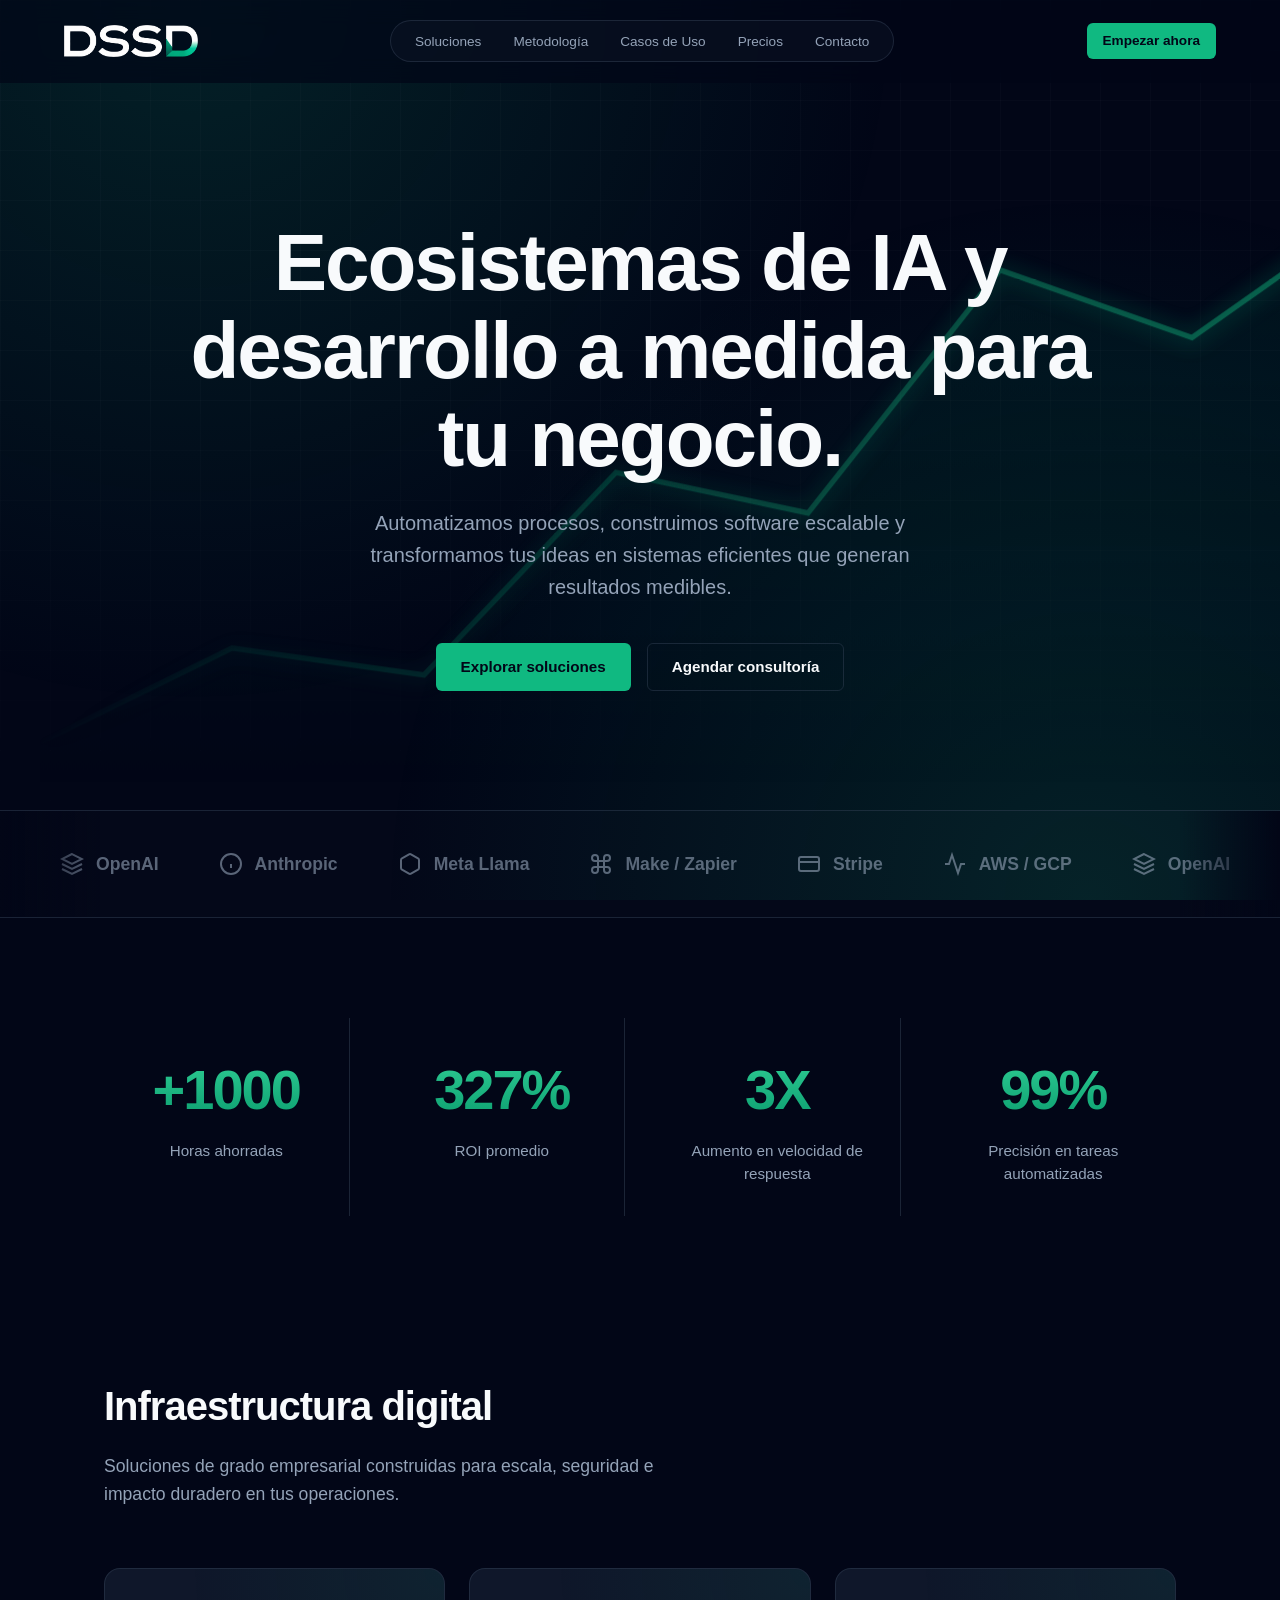
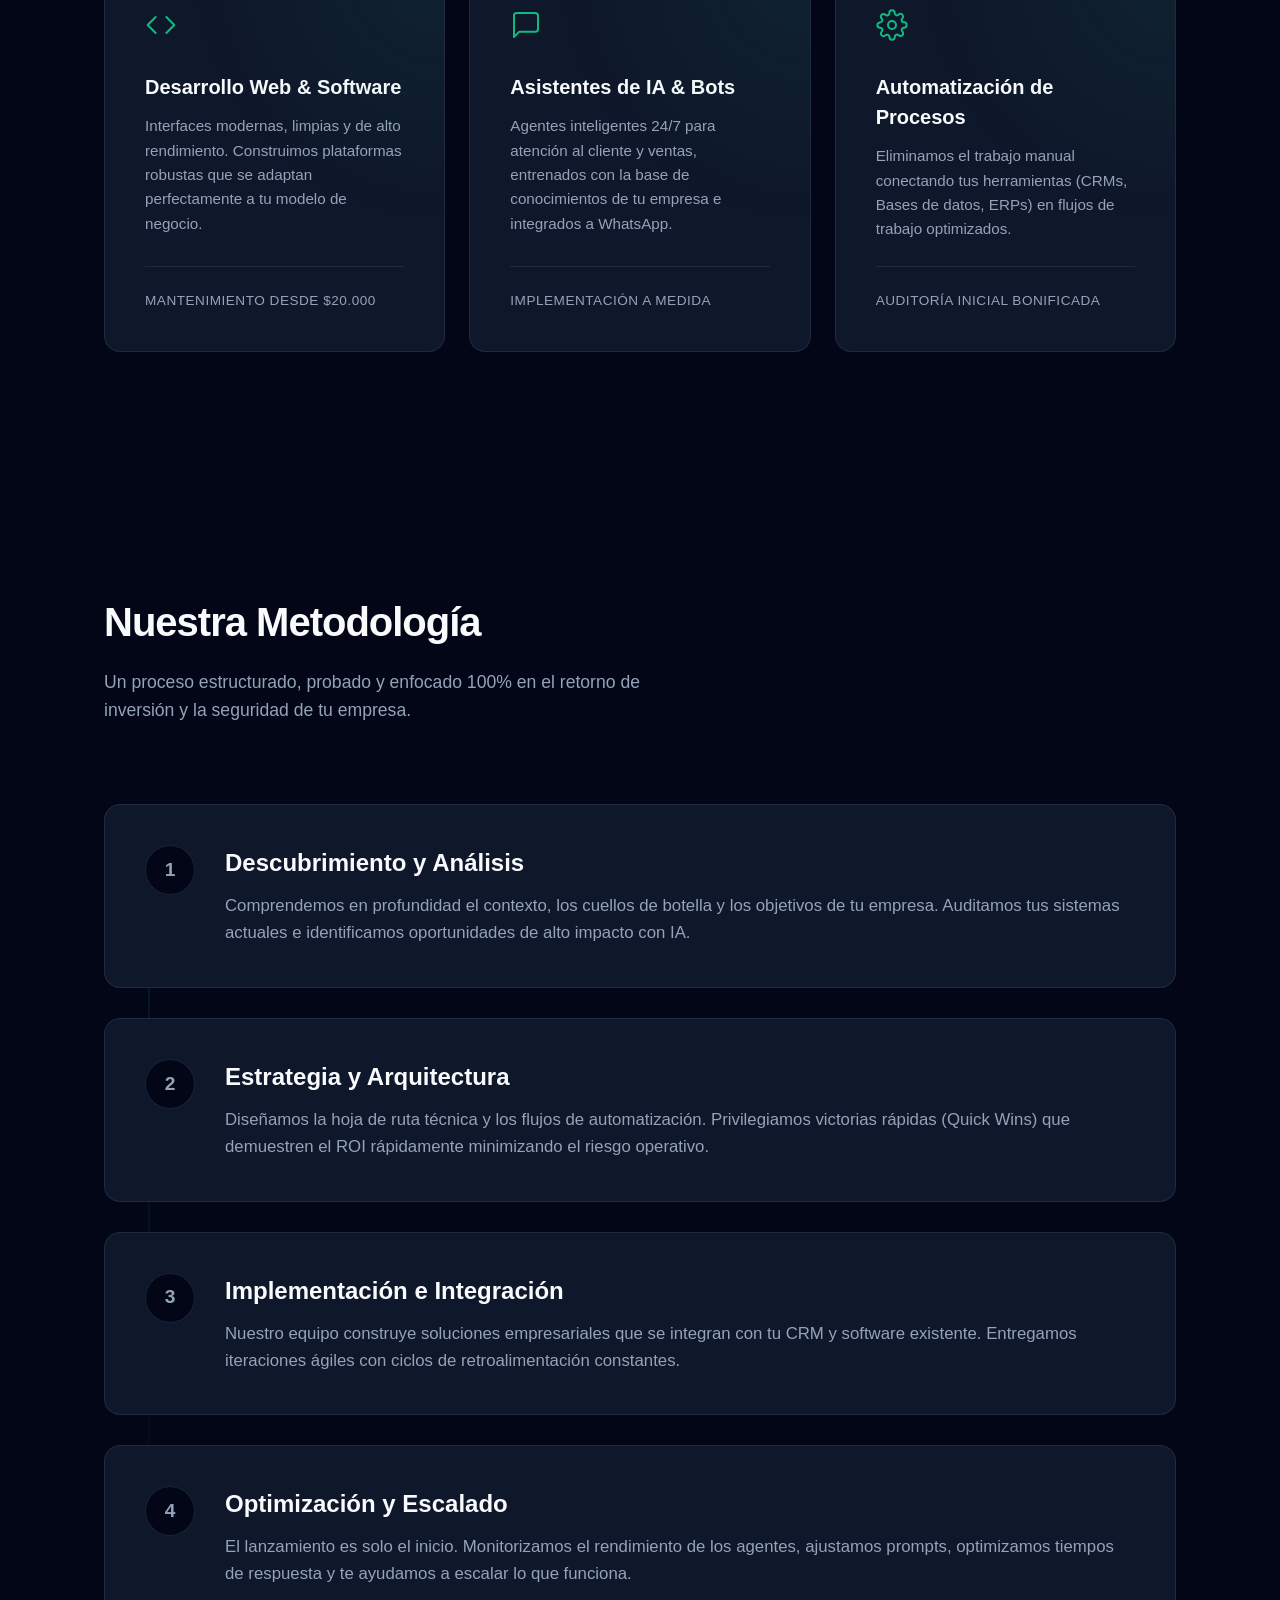
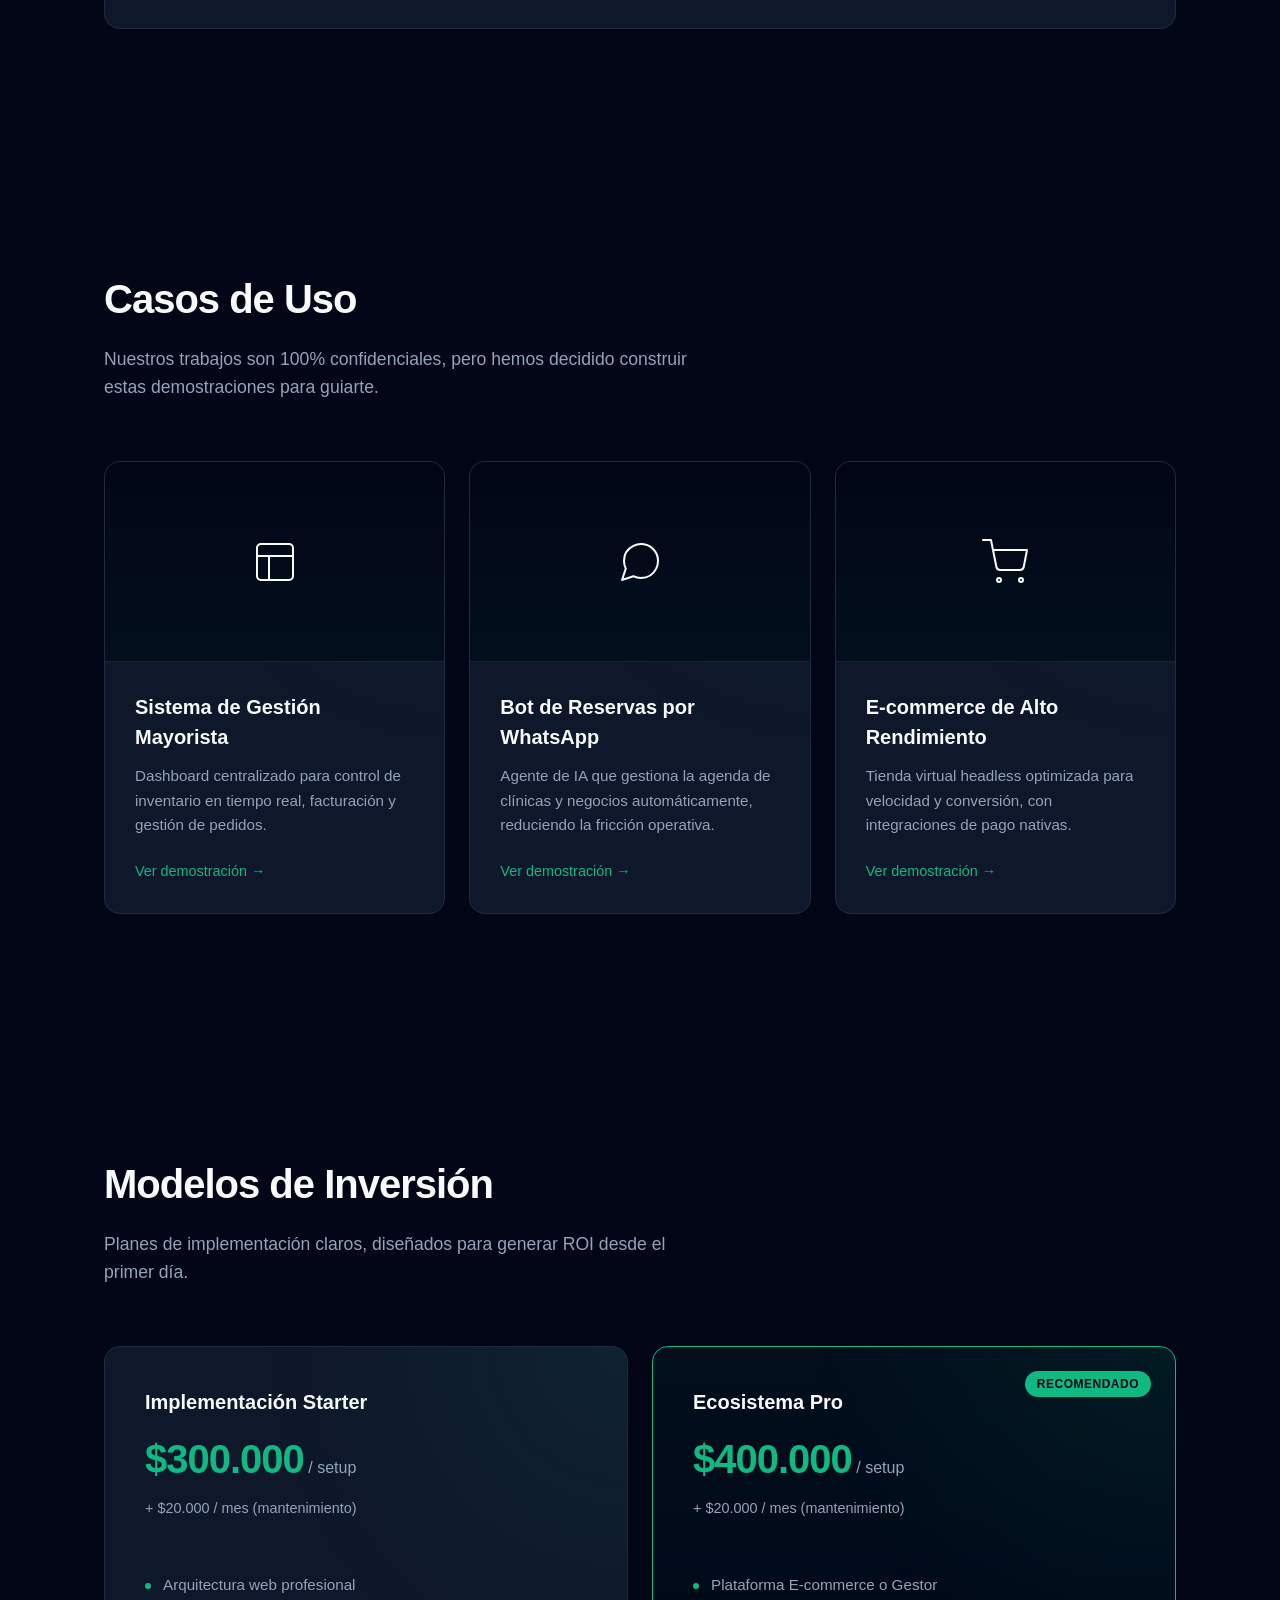
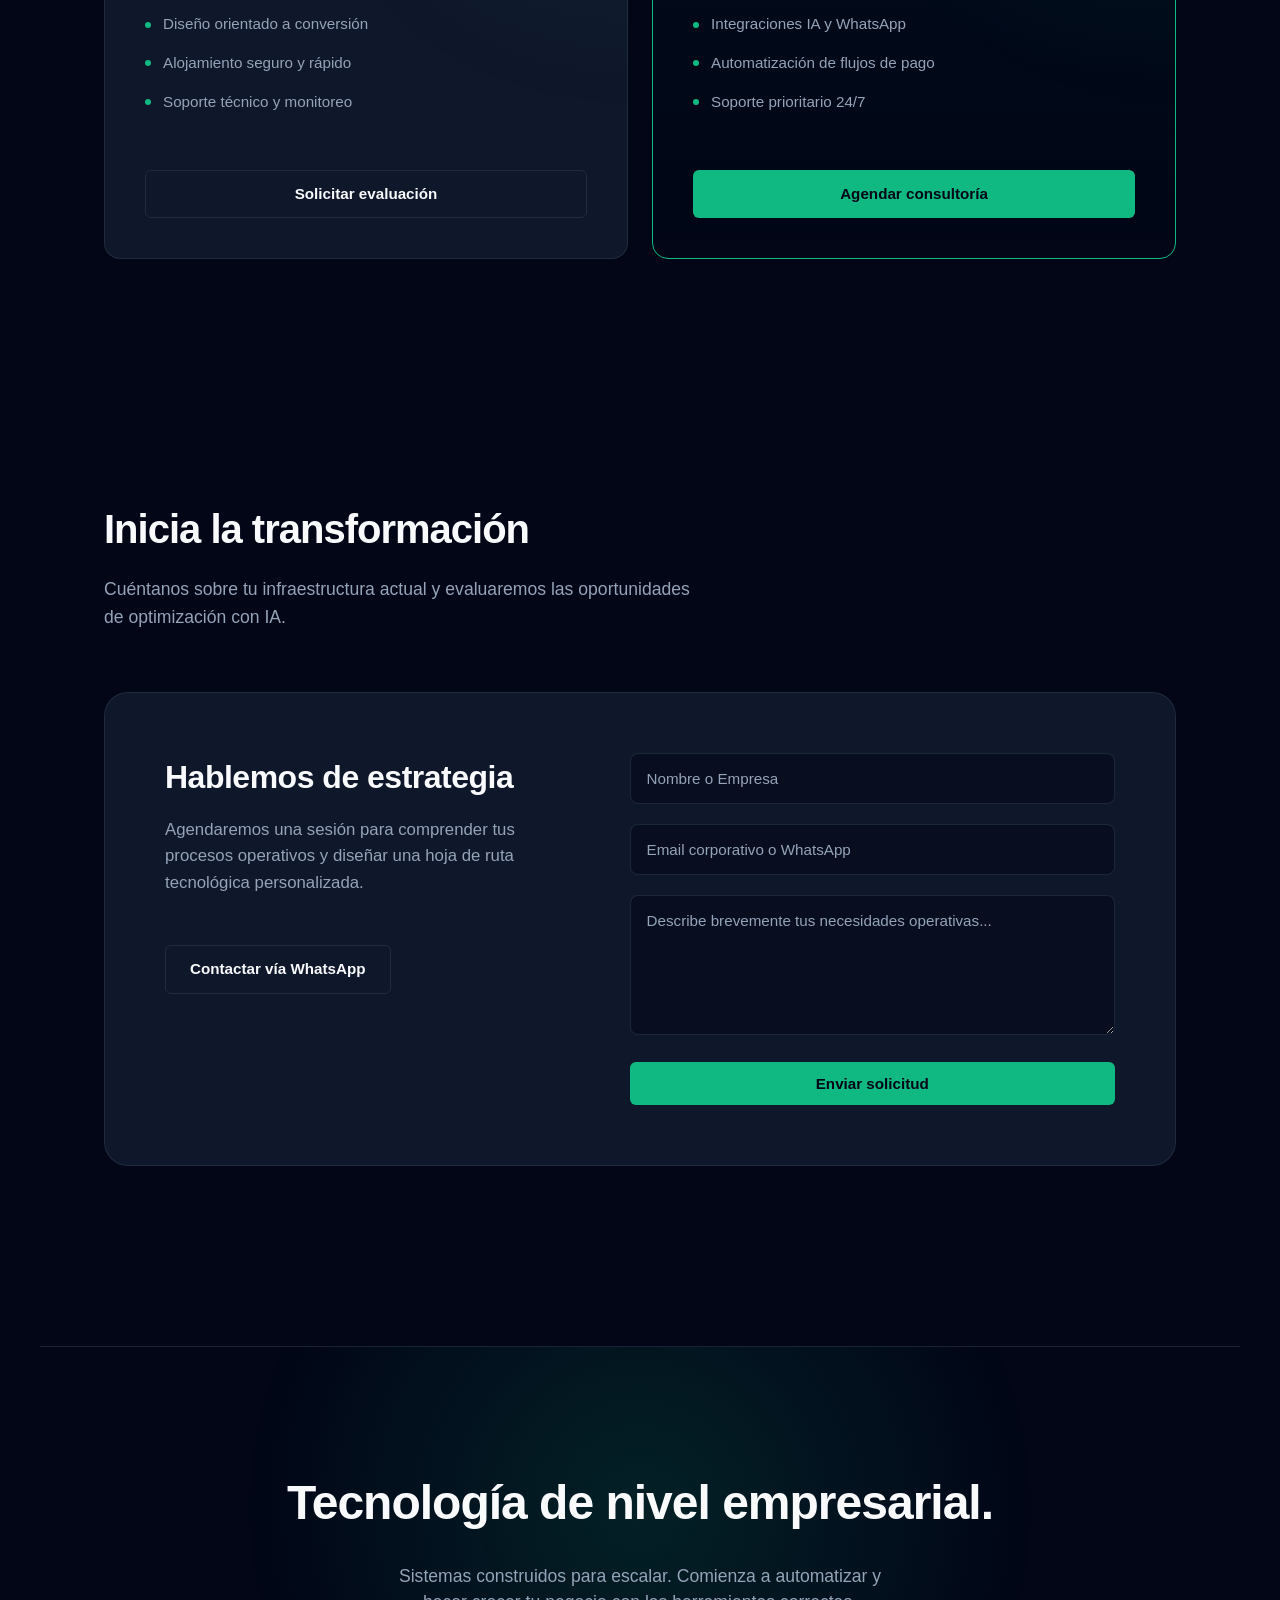
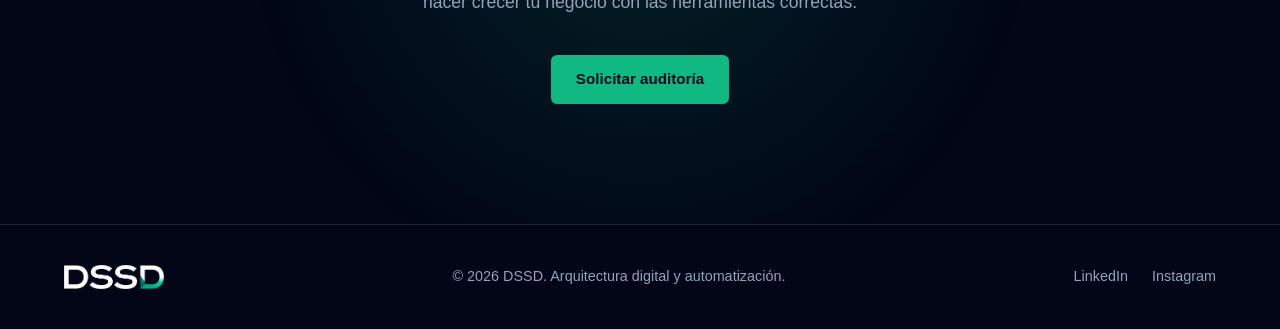
==== index.html @ 9be89866 "Add files via upload" ====
<!DOCTYPE html>
<html lang="es">

<head>
    <meta charset="UTF-8">
    <meta name="viewport" content="width=device-width, initial-scale=1.0">
    <meta http-equiv="Content-Security-Policy"
        content="default-src 'self'; style-src 'self' 'unsafe-inline' https://fonts.googleapis.com; font-src 'self' https://fonts.gstatic.com; img-src 'self' data: https:; script-src 'self' 'unsafe-inline'; connect-src 'self' https://api.telegram.org; upgrade-insecure-requests;">
    <meta http-equiv="X-XSS-Protection" content="1; mode=block">
    <meta http-equiv="X-Content-Type-Options" content="nosniff">
    <meta name="referrer" content="strict-origin-when-cross-origin">
    <title>DSSD - Soluciones en IA y Automatización</title>
    <link rel="icon" type="image/svg+xml"
        href="data:image/svg+xml,%3Csvg viewBox='0 0 24 24' fill='none' xmlns='http://www.w3.org/2000/svg'%3E%3Cdefs%3E%3ClinearGradient id='g' x1='0%25' y1='100%25' x2='100%25' y2='0%25'%3E%3Cstop offset='0%25' stop-color='%230ba771'/%3E%3Cstop offset='100%25' stop-color='%234ade80'/%3E%3C/linearGradient%3E%3C/defs%3E%3Cpath d='M3 17l6-6 4 4 8-8' stroke='url(%23g)' stroke-width='3' stroke-linecap='round' stroke-linejoin='round'/%3E%3Cpath d='M15 7h6v6' stroke='url(%23g)' stroke-width='3' stroke-linecap='round' stroke-linejoin='round'/%3E%3C/svg%3E">
    <link rel="preconnect" href="https://fonts.googleapis.com">
    <link rel="preconnect" href="https://fonts.gstatic.com" crossorigin>
    <link href="https://fonts.googleapis.com/css2?family=Inter:wght@400;500;600;700&display=swap" rel="stylesheet">
    <link rel="stylesheet" href="css/styles.css">
</head>

<body>

    <div class="bg-grid"></div>
    <div class="bg-gradient"></div>

    <nav id="navbar">
        <a href="#" class="logo">
            <img src="img/Logo.png" alt="DSSD Logo" style="height: 32px; width: auto;">
        </a>
        <ul class="nav-center">
            <li><a href="#soluciones">Soluciones</a></li>
            <li><a href="#metodologia">Metodología</a></li>
            <li><a href="#casos">Casos de Uso</a></li>
            <li><a href="#precios">Precios</a></li>
            <li><a href="#contacto">Contacto</a></li>
        </ul>
        <div class="nav-right">
            <a href="#contacto" class="btn-small">Empezar ahora</a>
        </div>
    </nav>

    <main>
        <!-- Hero Section -->
        <section id="inicio" class="hero">
            <!-- Upward Trend Line Background -->
            <div class="trend-bg">
                <svg preserveAspectRatio="none" viewBox="0 0 1200 600" xmlns="http://www.w3.org/2000/svg">
                    <defs>
                        <linearGradient id="lineGradient" x1="0%" y1="0%" x2="100%" y2="0%">
                            <stop offset="0%" stop-color="rgba(16, 185, 129, 0.1)" stop-opacity="0.1" />
                            <stop offset="100%" stop-color="rgba(16, 185, 129, 1)" stop-opacity="1" />
                        </linearGradient>
                        <linearGradient id="areaGradient" x1="0%" y1="0%" x2="0%" y2="100%">
                            <stop offset="0%" stop-color="rgba(16, 185, 129, 0.4)" stop-opacity="0.4" />
                            <stop offset="100%" stop-color="rgba(16, 185, 129, 0)" stop-opacity="0" />
                        </linearGradient>
                        <filter id="neonGlow" x="-20%" y="-20%" width="140%" height="140%">
                            <feGaussianBlur stdDeviation="8" result="blur" />
                            <feMerge>
                                <feMergeNode in="blur" />
                                <feMergeNode in="SourceGraphic" />
                            </feMerge>
                        </filter>
                    </defs>

                    <path class="trend-area"
                        d="M 0,600 L 0,550 L 150,480 L 300,500 L 450,350 L 600,380 L 750,200 L 900,250 L 1200,50 L 1200,600 Z"
                        fill="url(#areaGradient)" />

                    <path class="trend-line"
                        d="M 0,550 L 150,480 L 300,500 L 450,350 L 600,380 L 750,200 L 900,250 L 1200,50" fill="none"
                        stroke="url(#lineGradient)" stroke-width="4" filter="url(#neonGlow)" />

                    <circle class="trend-dot" cx="1200" cy="50" r="8" fill="#fff" filter="url(#neonGlow)" />
                </svg>
            </div>
            <h1 class="reveal">Ecosistemas de IA y desarrollo a medida para tu negocio.</h1>
            <p class="reveal delay-100">Automatizamos procesos, construimos software escalable y transformamos tus ideas
                en sistemas eficientes que generan resultados medibles.</p>
            <div class="hero-buttons reveal delay-200">
                <a href="#soluciones" class="btn">Explorar soluciones</a>
                <a href="#contacto" class="btn btn-outline">Agendar consultoría</a>
            </div>
        </section>

        <!-- Marquee de Tecnologías -->
        <div class="marquee-container reveal delay-300">
            <div class="marquee-content">
                <div class="marquee-item"><svg width="24" height="24" viewBox="0 0 24 24" fill="none"
                        stroke="currentColor" stroke-width="2">
                        <path d="M12 2L2 7l10 5 10-5-10-5zM2 17l10 5 10-5M2 12l10 5 10-5" />
                    </svg> OpenAI</div>
                <div class="marquee-item"><svg width="24" height="24" viewBox="0 0 24 24" fill="none"
                        stroke="currentColor" stroke-width="2">
                        <circle cx="12" cy="12" r="10" />
                        <path d="M12 16v-4M12 8h.01" />
                    </svg> Anthropic</div>
                <div class="marquee-item"><svg width="24" height="24" viewBox="0 0 24 24" fill="none"
                        stroke="currentColor" stroke-width="2">
                        <path
                            d="M21 16V8a2 2 0 0 0-1-1.73l-7-4a2 2 0 0 0-2 0l-7 4A2 2 0 0 0 3 8v8a2 2 0 0 0 1 1.73l7 4a2 2 0 0 0 2 0l7-4A2 2 0 0 0 21 16z" />
                    </svg> Meta Llama</div>
                <div class="marquee-item"><svg width="24" height="24" viewBox="0 0 24 24" fill="none"
                        stroke="currentColor" stroke-width="2">
                        <path
                            d="M18 3a3 3 0 0 0-3 3v12a3 3 0 0 0 3 3 3 3 0 0 0 3-3 3 3 0 0 0-3-3H6a3 3 0 0 0-3 3 3 3 0 0 0 3 3 3 3 0 0 0 3-3V6a3 3 0 0 0-3-3 3 3 0 0 0-3 3 3 3 0 0 0 3 3h12a3 3 0 0 0 3-3 3 3 0 0 0-3-3z" />
                    </svg> Make / Zapier</div>
                <div class="marquee-item"><svg width="24" height="24" viewBox="0 0 24 24" fill="none"
                        stroke="currentColor" stroke-width="2">
                        <rect x="2" y="5" width="20" height="14" rx="2" />
                        <line x1="2" y1="10" x2="22" y2="10" />
                    </svg> Stripe</div>
                <div class="marquee-item"><svg width="24" height="24" viewBox="0 0 24 24" fill="none"
                        stroke="currentColor" stroke-width="2">
                        <path d="M22 12h-4l-3 9L9 3l-3 9H2" />
                    </svg> AWS / GCP</div>
                <!-- Duplicados -->
                <div class="marquee-item"><svg width="24" height="24" viewBox="0 0 24 24" fill="none"
                        stroke="currentColor" stroke-width="2">
                        <path d="M12 2L2 7l10 5 10-5-10-5zM2 17l10 5 10-5M2 12l10 5 10-5" />
                    </svg> OpenAI</div>
                <div class="marquee-item"><svg width="24" height="24" viewBox="0 0 24 24" fill="none"
                        stroke="currentColor" stroke-width="2">
                        <circle cx="12" cy="12" r="10" />
                        <path d="M12 16v-4M12 8h.01" />
                    </svg> Anthropic</div>
                <div class="marquee-item"><svg width="24" height="24" viewBox="0 0 24 24" fill="none"
                        stroke="currentColor" stroke-width="2">
                        <path
                            d="M21 16V8a2 2 0 0 0-1-1.73l-7-4a2 2 0 0 0-2 0l-7 4A2 2 0 0 0 3 8v8a2 2 0 0 0 1 1.73l7 4a2 2 0 0 0 2 0l7-4A2 2 0 0 0 21 16z" />
                    </svg> Meta Llama</div>
                <div class="marquee-item"><svg width="24" height="24" viewBox="0 0 24 24" fill="none"
                        stroke="currentColor" stroke-width="2">
                        <path
                            d="M18 3a3 3 0 0 0-3 3v12a3 3 0 0 0 3 3 3 3 0 0 0 3-3 3 3 0 0 0-3-3H6a3 3 0 0 0-3 3 3 3 0 0 0 3 3 3 3 0 0 0 3-3V6a3 3 0 0 0-3-3 3 3 0 0 0-3 3 3 3 0 0 0 3 3h12a3 3 0 0 0 3-3 3 3 0 0 0-3-3z" />
                    </svg> Make / Zapier</div>
                <div class="marquee-item"><svg width="24" height="24" viewBox="0 0 24 24" fill="none"
                        stroke="currentColor" stroke-width="2">
                        <rect x="2" y="5" width="20" height="14" rx="2" />
                        <line x1="2" y1="10" x2="22" y2="10" />
                    </svg> Stripe</div>
                <div class="marquee-item"><svg width="24" height="24" viewBox="0 0 24 24" fill="none"
                        stroke="currentColor" stroke-width="2">
                        <path d="M22 12h-4l-3 9L9 3l-3 9H2" />
                    </svg> AWS / GCP</div>
            </div>
        </div>

        <!-- Estadísticas y ROI -->
        <section id="estadisticas" style="padding-top: 80px; padding-bottom: 40px;">
            <div class="stats-grid reveal">
                <div class="stat-card">
                    <div class="stat-number">+1000</div>
                    <div class="stat-label">Horas ahorradas</div>
                </div>
                <div class="stat-card">
                    <div class="stat-number">327%</div>
                    <div class="stat-label">ROI promedio</div>
                </div>
                <div class="stat-card">
                    <div class="stat-number">3X</div>
                    <div class="stat-label">Aumento en velocidad de respuesta</div>
                </div>
                <div class="stat-card">
                    <div class="stat-number">99%</div>
                    <div class="stat-label">Precisión en tareas automatizadas</div>
                </div>
            </div>
        </section>

        <!-- Soluciones -->
        <section id="soluciones">
            <div class="section-header reveal">
                <h2 class="section-title">Infraestructura digital</h2>
                <p class="section-subtitle">Soluciones de grado empresarial construidas para escala, seguridad e impacto
                    duradero en tus operaciones.</p>
            </div>

            <div class="grid-3 bento-grid">
                <div class="glass-card servicios-card reveal delay-100">
                    <div class="card-icon float-icon">
                        <svg width="32" height="32" viewBox="0 0 24 24" fill="none" stroke="currentColor"
                            stroke-width="1.5" stroke-linecap="round" stroke-linejoin="round">
                            <polyline points="16 18 22 12 16 6"></polyline>
                            <polyline points="8 6 2 12 8 18"></polyline>
                        </svg>
                    </div>
                    <h3>Desarrollo Web & Software</h3>
                    <p>Interfaces modernas, limpias y de alto rendimiento. Construimos plataformas robustas que se
                        adaptan perfectamente a tu modelo de negocio.</p>
                    <div class="price-tag">Mantenimiento desde $20.000</div>
                </div>

                <div class="glass-card servicios-card reveal delay-200">
                    <div class="card-icon float-icon">
                        <svg width="32" height="32" viewBox="0 0 24 24" fill="none" stroke="currentColor"
                            stroke-width="1.5" stroke-linecap="round" stroke-linejoin="round">
                            <path d="M21 15a2 2 0 0 1-2 2H7l-4 4V5a2 2 0 0 1 2-2h14a2 2 0 0 1 2 2z"></path>
                        </svg>
                    </div>
                    <h3>Asistentes de IA & Bots</h3>
                    <p>Agentes inteligentes 24/7 para atención al cliente y ventas, entrenados con la base de
                        conocimientos de tu empresa e integrados a WhatsApp.</p>
                    <div class="price-tag">Implementación a medida</div>
                </div>

                <div class="glass-card servicios-card reveal delay-300">
                    <div class="card-icon float-icon">
                        <svg width="32" height="32" viewBox="0 0 24 24" fill="none" stroke="currentColor"
                            stroke-width="1.5" stroke-linecap="round" stroke-linejoin="round">
                            <circle cx="12" cy="12" r="3"></circle>
                            <path
                                d="M19.4 15a1.65 1.65 0 0 0 .33 1.82l.06.06a2 2 0 0 1 0 2.83 2 2 0 0 1-2.83 0l-.06-.06a1.65 1.65 0 0 0-1.82-.33 1.65 1.65 0 0 0-1 1.51V21a2 2 0 0 1-2 2 2 2 0 0 1-2-2v-.09A1.65 1.65 0 0 0 9 19.4a1.65 1.65 0 0 0-1.82.33l-.06.06a2 2 0 0 1-2.83 0 2 2 0 0 1 0-2.83l.06-.06a1.65 1.65 0 0 0 .33-1.82 1.65 1.65 0 0 0-1.51-1H3a2 2 0 0 1-2-2 2 2 0 0 1 2-2h.09A1.65 1.65 0 0 0 4.6 9a1.65 1.65 0 0 0-.33-1.82l-.06-.06a2 2 0 0 1 0-2.83 2 2 0 0 1 2.83 0l.06.06a1.65 1.65 0 0 0 1.82.33H9a1.65 1.65 0 0 0 1-1.51V3a2 2 0 0 1 2-2 2 2 0 0 1 2 2v.09a1.65 1.65 0 0 0 1 1.51 1.65 1.65 0 0 0 1.82-.33l.06-.06a2 2 0 0 1 2.83 0 2 2 0 0 1 0 2.83l-.06.06a1.65 1.65 0 0 0-.33 1.82V9a1.65 1.65 0 0 0 1.51 1H21a2 2 0 0 1 2 2 2 2 0 0 1-2 2h-.09a1.65 1.65 0 0 0-1.51 1z">
                            </path>
                        </svg>
                    </div>
                    <h3>Automatización de Procesos</h3>
                    <p>Eliminamos el trabajo manual conectando tus herramientas (CRMs, Bases de datos, ERPs) en flujos
                        de trabajo optimizados.</p>
                    <div class="price-tag">Auditoría inicial bonificada</div>
                </div>
            </div>
        </section>

        <!-- Metodología (Cómo trabajamos) -->
        <section id="metodologia">
            <div class="section-header reveal">
                <h2 class="section-title">Nuestra Metodología</h2>
                <p class="section-subtitle">Un proceso estructurado, probado y enfocado 100% en el retorno de inversión
                    y la seguridad de tu empresa.</p>
            </div>

            <div class="steps-container">
                <div class="step-card reveal">
                    <div class="step-number">1</div>
                    <div class="step-content">
                        <h3>Descubrimiento y Análisis</h3>
                        <p>Comprendemos en profundidad el contexto, los cuellos de botella y los objetivos de tu
                            empresa. Auditamos tus sistemas actuales e identificamos oportunidades de alto impacto con
                            IA.</p>
                    </div>
                </div>
                <div class="step-card reveal delay-100">
                    <div class="step-number">2</div>
                    <div class="step-content">
                        <h3>Estrategia y Arquitectura</h3>
                        <p>Diseñamos la hoja de ruta técnica y los flujos de automatización. Privilegiamos victorias
                            rápidas (Quick Wins) que demuestren el ROI rápidamente minimizando el riesgo operativo.</p>
                    </div>
                </div>
                <div class="step-card reveal delay-200">
                    <div class="step-number">3</div>
                    <div class="step-content">
                        <h3>Implementación e Integración</h3>
                        <p>Nuestro equipo construye soluciones empresariales que se integran con tu CRM y software
                            existente. Entregamos iteraciones ágiles con ciclos de retroalimentación constantes.</p>
                    </div>
                </div>
                <div class="step-card reveal delay-300">
                    <div class="step-number">4</div>
                    <div class="step-content">
                        <h3>Optimización y Escalado</h3>
                        <p>El lanzamiento es solo el inicio. Monitorizamos el rendimiento de los agentes, ajustamos
                            prompts, optimizamos tiempos de respuesta y te ayudamos a escalar lo que funciona.</p>
                    </div>
                </div>
            </div>
        </section>

        <!-- Casos de Uso / Portafolio -->
        <section id="casos">
            <div class="section-header reveal">
                <h2 class="section-title">Casos de Uso</h2>
                <p class="section-subtitle">Nuestros trabajos son 100% confidenciales,
                    pero hemos decidido construir estas demostraciones para guiarte.</p>
            </div>

            <div class="grid-3 bento-grid">
                <div class="glass-card portfolio-card reveal delay-100">
                    <div class="portfolio-img">
                        <svg class="float-icon" width="48" height="48" viewBox="0 0 24 24" fill="none" stroke="#fff"
                            stroke-width="1" stroke-linecap="round" stroke-linejoin="round">
                            <rect x="3" y="3" width="18" height="18" rx="2" ry="2"></rect>
                            <line x1="3" y1="9" x2="21" y2="9"></line>
                            <line x1="9" y1="21" x2="9" y2="9"></line>
                        </svg>
                    </div>
                    <div class="portfolio-content">
                        <h3>Sistema de Gestión Mayorista</h3>
                        <p>Dashboard centralizado para control de inventario en tiempo real, facturación y gestión de
                            pedidos.</p>
                        <a href="portafolios/1-gestion-mayorista/index.html" class="card-link">Ver demostración →</a>
                    </div>
                </div>
                <div class="glass-card portfolio-card reveal delay-200">
                    <div class="portfolio-img">
                        <svg class="float-icon" width="48" height="48" viewBox="0 0 24 24" fill="none" stroke="#fff"
                            stroke-width="1" stroke-linecap="round" stroke-linejoin="round">
                            <path
                                d="M21 11.5a8.38 8.38 0 0 1-.9 3.8 8.5 8.5 0 0 1-7.6 4.7 8.38 8.38 0 0 1-3.8-.9L3 21l1.9-5.7a8.38 8.38 0 0 1-.9-3.8 8.5 8.5 0 0 1 4.7-7.6 8.38 8.38 0 0 1 3.8-.9h.5a8.48 8.48 0 0 1 8 8v.5z">
                            </path>
                        </svg>
                    </div>
                    <div class="portfolio-content">
                        <h3>Bot de Reservas por WhatsApp</h3>
                        <p>Agente de IA que gestiona la agenda de clínicas y negocios automáticamente, reduciendo la
                            fricción operativa.</p>
                        <a href="portafolios/2-bot-whatsapp/index.html" class="card-link">Ver demostración →</a>
                    </div>
                </div>
                <div class="glass-card portfolio-card reveal delay-300">
                    <div class="portfolio-img">
                        <svg class="float-icon" width="48" height="48" viewBox="0 0 24 24" fill="none" stroke="#fff"
                            stroke-width="1" stroke-linecap="round" stroke-linejoin="round">
                            <circle cx="9" cy="21" r="1"></circle>
                            <circle cx="20" cy="21" r="1"></circle>
                            <path d="M1 1h4l2.68 13.39a2 2 0 0 0 2 1.61h9.72a2 2 0 0 0 2-1.61L23 6H6"></path>
                        </svg>
                    </div>
                    <div class="portfolio-content">
                        <h3>E-commerce de Alto Rendimiento</h3>
                        <p>Tienda virtual headless optimizada para velocidad y conversión, con integraciones de pago
                            nativas.</p>
                        <a href="portafolios/3-ecommerce-bebidas/index.html" class="card-link">Ver demostración →</a>
                    </div>
                </div>
            </div>
        </section>

        <!-- Precios -->
        <section id="precios">
            <div class="section-header reveal">
                <h2 class="section-title">Modelos de Inversión</h2>
                <p class="section-subtitle">Planes de implementación claros, diseñados para generar ROI desde el primer
                    día.</p>
            </div>

            <div class="grid-2">
                <div class="glass-card pricing-card reveal delay-100">
                    <h3 class="plan-name">Implementación Starter</h3>
                    <div class="plan-price">$300.000<span> / setup</span></div>
                    <p style="color: var(--text-muted); margin-bottom: 24px; font-size: 0.9rem;">+ $20.000 / mes
                        (mantenimiento)</p>
                    <ul class="plan-features">
                        <li>Arquitectura web profesional</li>
                        <li>Diseño orientado a conversión</li>
                        <li>Alojamiento seguro y rápido</li>
                        <li>Soporte técnico y monitoreo</li>
                    </ul>
                    <a href="#contacto" class="btn btn-outline" style="width: 100%;">Solicitar evaluación</a>
                </div>

                <div class="glass-card pricing-card popular reveal delay-200">
                    <div class="popular-badge">RECOMENDADO</div>
                    <h3 class="plan-name">Ecosistema Pro</h3>
                    <div class="plan-price">$400.000<span> / setup</span></div>
                    <p style="color: var(--text-muted); margin-bottom: 24px; font-size: 0.9rem;">+ $20.000 / mes
                        (mantenimiento)</p>
                    <ul class="plan-features">
                        <li>Plataforma E-commerce o Gestor</li>
                        <li>Integraciones IA y WhatsApp</li>
                        <li>Automatización de flujos de pago</li>
                        <li>Soporte prioritario 24/7</li>
                    </ul>
                    <a href="#contacto" class="btn" style="width: 100%;">Agendar consultoría</a>
                </div>
            </div>
        </section>

        <!-- Contacto -->
        <section id="contacto">
            <div class="section-header reveal">
                <h2 class="section-title">Inicia la transformación</h2>
                <p class="section-subtitle">Cuéntanos sobre tu infraestructura actual y evaluaremos las oportunidades de
                    optimización con IA.</p>
            </div>

            <div class="contact-container reveal delay-100">
                <div class="contact-info">
                    <h3>Hablemos de estrategia</h3>
                    <p>Agendaremos una sesión para comprender tus procesos operativos y diseñar una hoja de ruta
                        tecnológica personalizada.</p>
                    <a href="http://wa.link/6wrmy3" class="btn btn-outline" style="margin-top: 16px;" target="_blank"
                        rel="noopener noreferrer">Contactar vía WhatsApp</a>
                </div>
                <form class="contact-form" id="contactForm">
                    <div class="form-group">
                        <input type="text" id="name" name="name" class="form-control" placeholder="Nombre o Empresa"
                            required autocomplete="name" pattern="[a-zA-Z0-9\s\.\-]+"
                            title="Solo letras, números y espacios">
                    </div>
                    <div class="form-group">
                        <input type="email" id="email" name="email" class="form-control"
                            placeholder="Email corporativo o WhatsApp" required autocomplete="email">
                    </div>
                    <div class="form-group">
                        <textarea id="message" name="message" class="form-control"
                            placeholder="Describe brevemente tus necesidades operativas..." required></textarea>
                    </div>
                    <button type="submit" class="btn" style="width: 100%">Enviar solicitud</button>
                </form>
            </div>
        </section>

        <!-- CTA Final -->
        <section class="cta-section reveal">
            <h2>Tecnología de nivel empresarial.</h2>
            <p>Sistemas construidos para escalar. Comienza a automatizar y hacer crecer tu negocio con las herramientas
                correctas.</p>
            <div class="hero-buttons">
                <a href="#contacto" class="btn">Solicitar auditoría</a>
            </div>
        </section>
    </main>

    <footer>
        <div class="footer-content">
            <div style="display: flex; align-items: center; gap: 8px; font-weight: 600;">
                <img src="img/Logo.png" alt="DSSD Logo" style="height: 24px; width: auto;">
            </div>
            <p style="color: var(--text-muted); font-size: 0.9rem;">© 2026 DSSD. Arquitectura digital y automatización.
            </p>
            <div class="footer-links">
                <a href="#" target="_blank" rel="noopener noreferrer">LinkedIn</a>
                <a href="https://www.instagram.com/dssd_software/" target="_blank"
                    rel="noopener noreferrer">Instagram</a>
            </div>
        </div>
    </footer>

    <script src="js/script.js"></script>
    <script>
        // Navbar blur effect on scroll
        window.addEventListener('scroll', () => {
            const nav = document.getElementById('navbar');
            if (window.scrollY > 50) {
                nav.classList.add('scrolled');
            } else {
                nav.classList.remove('scrolled');
            }
        });
    </script>
</body>

</html>
---- css/styles.css ----
:root {
    --bg-dark: #020617;
    /* Very dark slate */
    --bg-card: #0f172a;
    /* Dark slate for cards */
    --primary: #10b981;
    /* Emerald green */
    --primary-glow: rgba(16, 185, 129, 0.15);
    --text-light: #f8fafc;
    /* Crisp white */
    --text-muted: #94a3b8;
    /* Soft blue-gray */
    --glass-bg: rgba(15, 23, 42, 0.4);
    --glass-border: rgba(51, 65, 85, 0.5);
    --glass-border-hover: rgba(16, 185, 129, 0.4);
}

* {
    margin: 0;
    padding: 0;
    box-sizing: border-box;
    font-family: 'Inter', sans-serif;
}

body {
    background-color: var(--bg-dark);
    color: var(--text-light);
    overflow-x: hidden;
    scroll-behavior: smooth;
    line-height: 1.5;
}

/* Background effects */
.bg-gradient {
    position: fixed;
    top: 0;
    left: 0;
    width: 100vw;
    height: 100vh;
    z-index: -1;
    background:
        radial-gradient(circle at 15% 0%, var(--primary-glow) 0%, transparent 50%),
        radial-gradient(circle at 85% 100%, var(--primary-glow) 0%, transparent 50%);
    pointer-events: none;
}

/* Grid overlay */
.bg-grid {
    position: fixed;
    top: 0;
    left: 0;
    width: 100vw;
    height: 100vh;
    z-index: -2;
    background-image:
        linear-gradient(to right, rgba(255, 255, 255, 0.02) 1px, transparent 1px),
        linear-gradient(to bottom, rgba(255, 255, 255, 0.02) 1px, transparent 1px);
    background-size: 50px 50px;
    mask-image: linear-gradient(to bottom, black 40%, transparent 100%);
    -webkit-mask-image: linear-gradient(to bottom, black 40%, transparent 100%);
    pointer-events: none;
}

/* Navigation */
nav {
    position: fixed;
    top: 0;
    width: 100%;
    padding: 20px 5%;
    display: flex;
    justify-content: space-between;
    align-items: center;
    background: rgba(2, 6, 23, 0.7);
    backdrop-filter: blur(12px);
    -webkit-backdrop-filter: blur(12px);
    z-index: 1000;
    border-bottom: 1px solid transparent;
    transition: all 0.3s ease;
}

nav.scrolled {
    border-bottom: 1px solid var(--glass-border);
    padding: 15px 5%;
}

.logo {
    font-size: 1.2rem;
    font-weight: 700;
    color: var(--text-light);
    text-decoration: none;
    display: flex;
    align-items: center;
    gap: 8px;
    letter-spacing: -0.5px;
}

.nav-center {
    display: flex;
    gap: 32px;
    list-style: none;
    background: var(--glass-bg);
    padding: 8px 24px;
    border-radius: 100px;
    border: 1px solid var(--glass-border);
}

.nav-center a {
    color: var(--text-muted);
    text-decoration: none;
    font-size: 0.85rem;
    font-weight: 500;
    transition: color 0.2s ease;
}

.nav-center a:hover {
    color: var(--primary);
}

.nav-right {
    display: flex;
    align-items: center;
}

.btn-small {
    padding: 8px 16px;
    border-radius: 6px;
    background: var(--primary);
    color: #020617;
    text-decoration: none;
    font-weight: 600;
    font-size: 0.85rem;
    transition: all 0.2s ease;
}

.btn-small:hover {
    background: #34d399;
    /* Lighter emerald */
    transform: translateY(-1px);
}

/* General Section */
section {
    padding: 120px 5%;
    max-width: 1200px;
    margin: 0 auto;
    display: flex;
    flex-direction: column;
}

.section-header {
    margin-bottom: 60px;
    max-width: 600px;
}

.section-title {
    font-size: 2.5rem;
    font-weight: 600;
    letter-spacing: -1px;
    margin-bottom: 16px;
    color: var(--text-light);
}

.section-subtitle {
    font-size: 1.1rem;
    color: var(--text-muted);
    line-height: 1.6;
}

/* Hero */
.hero {
    position: relative;
    padding-top: 180px;
    padding-bottom: 80px;
    min-height: 90vh;
    display: flex;
    flex-direction: column;
    justify-content: center;
    align-items: center;
    text-align: center;
}

/* Trend Background */
.trend-bg {
    position: absolute;
    bottom: 0;
    left: 0;
    width: 128%;
    height: 100%;
    z-index: 0;
    pointer-events: none;
    opacity: 0.6;
}

.trend-bg svg {
    width: 100%;
    height: 100%;
    display: block;
}

.hero>*:not(.trend-bg) {
    position: relative;
    z-index: 1;
}

.trend-line {
    animation: drawLine 3.5s ease-out forwards;
    stroke-dasharray: 3000;
    stroke-dashoffset: 3000;
}

.trend-area {
    animation: fadeArea 3.5s ease-out forwards;
    opacity: 0;
}

.trend-dot {
    animation: popDot 0.5s cubic-bezier(0.175, 0.885, 0.32, 1.275) 3s forwards;
    opacity: 0;
    transform-origin: 1200px 50px;
    transform: scale(0);
}

@keyframes drawLine {
    to {
        stroke-dashoffset: 0;
    }
}

@keyframes fadeArea {
    to {
        opacity: 1;
    }
}

@keyframes popDot {
    to {
        opacity: 1;
        transform: scale(1);
    }
}

.hero h1 {
    font-size: 5rem;
    font-weight: 600;
    letter-spacing: -2px;
    line-height: 1.1;
    margin-bottom: 24px;
    color: var(--text-light);
    max-width: 900px;
}

.hero p {
    font-size: 1.25rem;
    color: var(--text-muted);
    max-width: 600px;
    margin-bottom: 40px;
    line-height: 1.6;
}

.hero-buttons {
    display: flex;
    gap: 16px;
    flex-wrap: wrap;
    justify-content: center;
}

.btn {
    padding: 12px 24px;
    border-radius: 6px;
    background: var(--primary);
    color: #020617;
    text-decoration: none;
    font-weight: 600;
    font-size: 0.95rem;
    transition: all 0.2s ease;
    border: 1px solid transparent;
    cursor: pointer;
    display: inline-flex;
    align-items: center;
    justify-content: center;
}

.btn:hover {
    background: #34d399;
    transform: translateY(-1px);
    box-shadow: 0 4px 20px rgba(16, 185, 129, 0.3);
}

.btn-outline {
    background: transparent;
    border: 1px solid var(--glass-border);
    color: var(--text-light);
}

.btn-outline:hover {
    background: rgba(16, 185, 129, 0.05);
    border-color: var(--primary);
    color: var(--primary);
    box-shadow: none;
}

/* Marquee / Technologies */
.marquee-container {
    width: 100%;
    overflow: hidden;
    padding: 40px 0;
    background: rgba(255, 255, 255, 0.01);
    border-top: 1px solid var(--glass-border);
    border-bottom: 1px solid var(--glass-border);
    display: flex;
    white-space: nowrap;
    position: relative;
}

.marquee-container::before,
.marquee-container::after {
    content: '';
    position: absolute;
    top: 0;
    width: 100px;
    height: 100%;
    z-index: 2;
}

.marquee-container::before {
    left: 0;
    background: linear-gradient(to right, var(--bg-dark), transparent);
}

.marquee-container::after {
    right: 0;
    background: linear-gradient(to left, var(--bg-dark), transparent);
}

.marquee-content {
    display: flex;
    gap: 60px;
    padding-left: 60px;
    animation: marquee 25s linear infinite;
}

.marquee-item {
    font-size: 1.1rem;
    font-weight: 600;
    color: var(--text-muted);
    display: flex;
    align-items: center;
    gap: 12px;
    opacity: 0.6;
    transition: all 0.3s;
}

.marquee-item:hover {
    opacity: 1;
    color: var(--primary);
    transform: scale(1.05);
}

@keyframes marquee {
    0% {
        transform: translateX(0);
    }

    100% {
        transform: translateX(-50%);
    }
}

/* Icons */
.float-icon {
    /* Animation removed based on user feedback */
}

/* Stats Section */
.stats-grid {
    display: grid;
    grid-template-columns: repeat(4, 1fr);
    gap: 30px;
    margin-top: 20px;
}

.stat-card {
    text-align: center;
    padding: 30px;
    border-right: 1px solid var(--glass-border);
}

.stat-card:last-child {
    border-right: none;
}

.stat-number {
    font-size: 3.5rem;
    font-weight: 700;
    margin-bottom: 8px;
    background: linear-gradient(180deg, #34d399 0%, #059669 100%);
    -webkit-background-clip: text;
    -webkit-text-fill-color: transparent;
    letter-spacing: -2px;
}

.stat-label {
    font-size: 0.95rem;
    color: var(--text-muted);
    font-weight: 500;
}

/* Methodology Steps */
.steps-container {
    display: flex;
    flex-direction: column;
    gap: 30px;
    margin-top: 20px;
    position: relative;
}

.steps-container::before {
    content: '';
    position: absolute;
    top: 0;
    left: 44px;
    width: 2px;
    height: 100%;
    background: linear-gradient(to bottom, var(--primary-glow) 0%, transparent 100%);
    z-index: 0;
}

.steps-container::after {
    content: '';
    position: absolute;
    top: 0;
    left: 44px;
    width: 2px;
    height: 0;
    background: var(--primary);
    z-index: 0;
    transition: height 0.5s cubic-bezier(0.16, 1, 0.3, 1);
    box-shadow: 0 0 10px var(--primary-glow);
}

.steps-container:has(.step-card:nth-child(1):hover)::after {
    height: 15%;
}

.steps-container:has(.step-card:nth-child(2):hover)::after {
    height: 45%;
}

.steps-container:has(.step-card:nth-child(3):hover)::after {
    height: 75%;
}

.steps-container:has(.step-card:nth-child(4):hover)::after {
    height: 100%;
}

.steps-container:has(.step-card:nth-child(1):hover) .step-card:nth-child(-n+1) .step-number {
    border-color: var(--primary);
    color: var(--primary);
    box-shadow: 0 0 20px rgba(16, 185, 129, 0.2);
}

.steps-container:has(.step-card:nth-child(2):hover) .step-card:nth-child(-n+2) .step-number {
    border-color: var(--primary);
    color: var(--primary);
    box-shadow: 0 0 20px rgba(16, 185, 129, 0.2);
}

.steps-container:has(.step-card:nth-child(3):hover) .step-card:nth-child(-n+3) .step-number {
    border-color: var(--primary);
    color: var(--primary);
    box-shadow: 0 0 20px rgba(16, 185, 129, 0.2);
}

.steps-container:has(.step-card:nth-child(4):hover) .step-card:nth-child(-n+4) .step-number {
    border-color: var(--primary);
    color: var(--primary);
    box-shadow: 0 0 20px rgba(16, 185, 129, 0.2);
}

.step-card {
    display: flex;
    gap: 30px;
    position: relative;
    z-index: 1;
    background: var(--bg-card);
    padding: 40px;
    border-radius: 16px;
    border: 1px solid var(--glass-border);
    transition: all 0.3s ease;
}

.step-card:hover {
    border-color: var(--glass-border-hover);
    transform: translateX(10px);
    box-shadow: 0 10px 40px rgba(0, 0, 0, 0.5);
}

.step-number {
    width: 50px;
    height: 50px;
    border-radius: 50%;
    background: var(--bg-dark);
    border: 1px solid var(--glass-border);
    color: var(--text-muted);
    display: flex;
    align-items: center;
    justify-content: center;
    font-size: 1.2rem;
    font-weight: 700;
    flex-shrink: 0;
    transition: all 0.3s;
}

.step-card:hover .step-number {
    border-color: var(--primary);
    color: var(--primary);
    box-shadow: 0 0 20px rgba(16, 185, 129, 0.2);
}

.step-content h3 {
    font-size: 1.5rem;
    margin-bottom: 12px;
    color: var(--text-light);
}

.step-content p {
    color: var(--text-muted);
    line-height: 1.6;
    font-size: 1.05rem;
}

/* Grid Layouts */
.grid-3 {
    display: grid;
    grid-template-columns: repeat(3, 1fr);
    gap: 24px;
}

.grid-2 {
    display: grid;
    grid-template-columns: repeat(2, 1fr);
    gap: 24px;
}

.bento-grid {
    display: grid;
    grid-template-columns: repeat(12, 1fr);
    grid-auto-rows: minmax(280px, auto);
    gap: 24px;
}

/* Cards (Bento/Glass) */
.glass-card {
    background: var(--bg-card);
    border: 1px solid var(--glass-border);
    border-radius: 16px;
    padding: 40px;
    transition: all 0.3s ease;
    display: flex;
    flex-direction: column;
    position: relative;
    overflow: hidden;
}

.glass-card::before {
    content: '';
    position: absolute;
    top: 0;
    left: 0;
    width: 100%;
    height: 100%;
    background: radial-gradient(circle at top right, var(--primary-glow), transparent 50%);
    pointer-events: none;
    opacity: 0.5;
    transition: opacity 0.3s ease;
}

.glass-card:hover {
    border-color: var(--glass-border-hover);
    transform: translateY(-2px);
    box-shadow: 0 10px 40px rgba(0, 0, 0, 0.5);
}

.glass-card:hover::before {
    opacity: 1;
}

/* Portafolio Cards */
.portfolio-card {
    padding: 0;
    grid-column: span 4;
}

.portfolio-img {
    width: 100%;
    height: 200px;
    background: #020617;
    display: flex;
    align-items: center;
    justify-content: center;
    font-size: 3rem;
    border-bottom: 1px solid var(--glass-border);
    position: relative;
    overflow: hidden;
}

.portfolio-img::after {
    content: '';
    position: absolute;
    top: 0;
    left: 0;
    width: 100%;
    height: 100%;
    background: linear-gradient(180deg, transparent 0%, rgba(16, 185, 129, 0.05) 100%);
    pointer-events: none;
}

.portfolio-content {
    padding: 30px;
    flex-grow: 1;
    display: flex;
    flex-direction: column;
}

.portfolio-content h3 {
    font-size: 1.2rem;
    font-weight: 600;
    margin-bottom: 8px;
    color: var(--text-light);
}

.portfolio-content p {
    color: var(--text-muted);
    font-size: 0.95rem;
    margin-bottom: 24px;
    flex-grow: 1;
}

.card-link {
    color: var(--primary);
    text-decoration: none;
    font-weight: 500;
    font-size: 0.9rem;
    display: inline-flex;
    align-items: center;
    gap: 8px;
    margin-top: auto;
    transition: color 0.2s ease;
}

.card-link:hover {
    color: #34d399;
}

/* Servicios Cards */
.servicios-card {
    grid-column: span 4;
}

.card-icon {
    margin-bottom: 24px;
    color: var(--primary);
}

.glass-card h3 {
    font-size: 1.25rem;
    font-weight: 600;
    margin-bottom: 12px;
    color: var(--text-light);
}

.glass-card p {
    color: var(--text-muted);
    font-size: 0.95rem;
    line-height: 1.6;
    margin-bottom: 24px;
    flex-grow: 1;
}

.price-tag {
    font-size: 0.85rem;
    font-weight: 500;
    color: var(--text-muted);
    margin-top: auto;
    padding-top: 24px;
    border-top: 1px solid var(--glass-border);
    text-transform: uppercase;
    letter-spacing: 0.5px;
}

/* Precios */
.pricing-card {
    text-align: left;
}

.pricing-card.popular {
    border-color: var(--primary);
    background: linear-gradient(180deg, rgba(16, 185, 129, 0.05) 0%, transparent 100%);
}

.popular-badge {
    position: absolute;
    top: 24px;
    right: 24px;
    background: var(--primary);
    color: #020617;
    padding: 4px 12px;
    border-radius: 100px;
    font-size: 0.75rem;
    font-weight: 700;
    letter-spacing: 0.5px;
}

.plan-name {
    font-size: 1.25rem;
    margin-bottom: 8px;
    font-weight: 500;
    color: var(--text-light);
}

.plan-price {
    font-size: 2.5rem;
    font-weight: 600;
    margin-bottom: 8px;
    color: var(--primary);
    letter-spacing: -1px;
}

.plan-price span {
    font-size: 1rem;
    color: var(--text-muted);
    font-weight: 400;
    letter-spacing: 0;
}

.plan-features {
    list-style: none;
    margin-bottom: 40px;
    margin-top: 30px;
}

.plan-features li {
    margin-bottom: 16px;
    color: var(--text-muted);
    font-size: 0.95rem;
    display: flex;
    align-items: center;
    gap: 12px;
}

.plan-features li::before {
    content: "";
    display: inline-block;
    width: 6px;
    height: 6px;
    background: var(--primary);
    border-radius: 50%;
}

/* Contact */
.contact-container {
    display: grid;
    grid-template-columns: 1fr 1.2fr;
    gap: 60px;
    background: var(--bg-card);
    border: 1px solid var(--glass-border);
    border-radius: 24px;
    padding: 60px;
}

.contact-info h3 {
    font-size: 2rem;
    font-weight: 600;
    margin-bottom: 16px;
    letter-spacing: -0.5px;
    color: var(--text-light);
}

.contact-info p {
    color: var(--text-muted);
    font-size: 1.05rem;
    margin-bottom: 32px;
    line-height: 1.6;
}

.form-group {
    margin-bottom: 20px;
}

.form-control {
    width: 100%;
    padding: 16px;
    background: rgba(2, 6, 23, 0.5);
    border: 1px solid var(--glass-border);
    border-radius: 8px;
    color: var(--text-light);
    font-size: 0.95rem;
    transition: all 0.2s;
}

.form-control::placeholder {
    color: var(--text-muted);
}

.form-control:focus {
    outline: none;
    border-color: var(--primary);
    background: rgba(16, 185, 129, 0.05);
    box-shadow: 0 0 0 3px rgba(16, 185, 129, 0.1);
}

textarea.form-control {
    height: 140px;
    resize: vertical;
}

/* CTA Final */
.cta-section {
    text-align: center;
    padding: 120px 5%;
    margin-top: 60px;
    border-top: 1px solid var(--glass-border);
    align-items: center;
    position: relative;
    overflow: hidden;
}

.cta-section::before {
    content: '';
    position: absolute;
    top: -50%;
    left: 50%;
    transform: translateX(-50%);
    width: 800px;
    height: 800px;
    background: radial-gradient(circle, var(--primary-glow) 0%, transparent 70%);
    pointer-events: none;
    z-index: -1;
}

.cta-section h2 {
    font-size: 3rem;
    font-weight: 600;
    letter-spacing: -1px;
    margin-bottom: 24px;
    max-width: 800px;
    margin-left: auto;
    margin-right: auto;
    color: var(--text-light);
}

.cta-section p {
    font-size: 1.1rem;
    color: var(--text-muted);
    margin-bottom: 40px;
    max-width: 500px;
    margin-left: auto;
    margin-right: auto;
}

/* Footer */
footer {
    border-top: 1px solid var(--glass-border);
    padding: 40px 5%;
    display: flex;
    flex-direction: column;
    align-items: center;
    gap: 20px;
    background: var(--bg-dark);
}

.footer-content {
    display: flex;
    justify-content: space-between;
    width: 100%;
    max-width: 1200px;
    align-items: center;
}

.footer-links {
    display: flex;
    gap: 24px;
}

.footer-links a {
    color: var(--text-muted);
    text-decoration: none;
    font-size: 0.9rem;
    transition: color 0.2s;
}

.footer-links a:hover {
    color: var(--primary);
}

/* Animations */
.reveal {
    opacity: 0;
    transform: translateY(30px);
    transition: all 0.8s cubic-bezier(0.16, 1, 0.3, 1);
}

.reveal.active {
    opacity: 1;
    transform: translateY(0);
}

.delay-100 {
    transition-delay: 100ms;
}

.delay-200 {
    transition-delay: 200ms;
}

.delay-300 {
    transition-delay: 300ms;
}

/* Responsive */
@media (max-width: 1024px) {
    .grid-3 {
        grid-template-columns: repeat(2, 1fr);
    }

    .portfolio-card,
    .servicios-card {
        grid-column: span 1;
    }

    .bento-grid {
        display: flex;
        flex-direction: column;
    }

    .stats-grid {
        grid-template-columns: repeat(2, 1fr);
    }

    .stat-card {
        border-bottom: 1px solid var(--glass-border);
    }

    .stat-card:nth-child(even) {
        border-right: none;
    }

    .stat-card:nth-child(3),
    .stat-card:nth-child(4) {
        border-bottom: none;
    }
}

@media (max-width: 768px) {
    .nav-center {
        display: none;
    }

    .hero h1 {
        font-size: 3rem;
        letter-spacing: -1px;
    }

    .section-title {
        font-size: 2rem;
    }

    .grid-2,
    .grid-3,
    .stats-grid {
        grid-template-columns: 1fr;
    }

    .contact-container {
        grid-template-columns: 1fr;
        padding: 40px 20px;
    }

    .cta-section h2 {
        font-size: 2.2rem;
    }

    .footer-content {
        flex-direction: column;
        gap: 20px;
        text-align: center;
    }

    .step-card {
        flex-direction: column;
        gap: 20px;
        padding: 30px;
    }

    .steps-container::before,
    .steps-container::after {
        left: 24px;
    }

    .stat-card {
        border-right: none;
    }

    .stat-card:nth-child(3) {
        border-bottom: 1px solid var(--glass-border);
    }
}
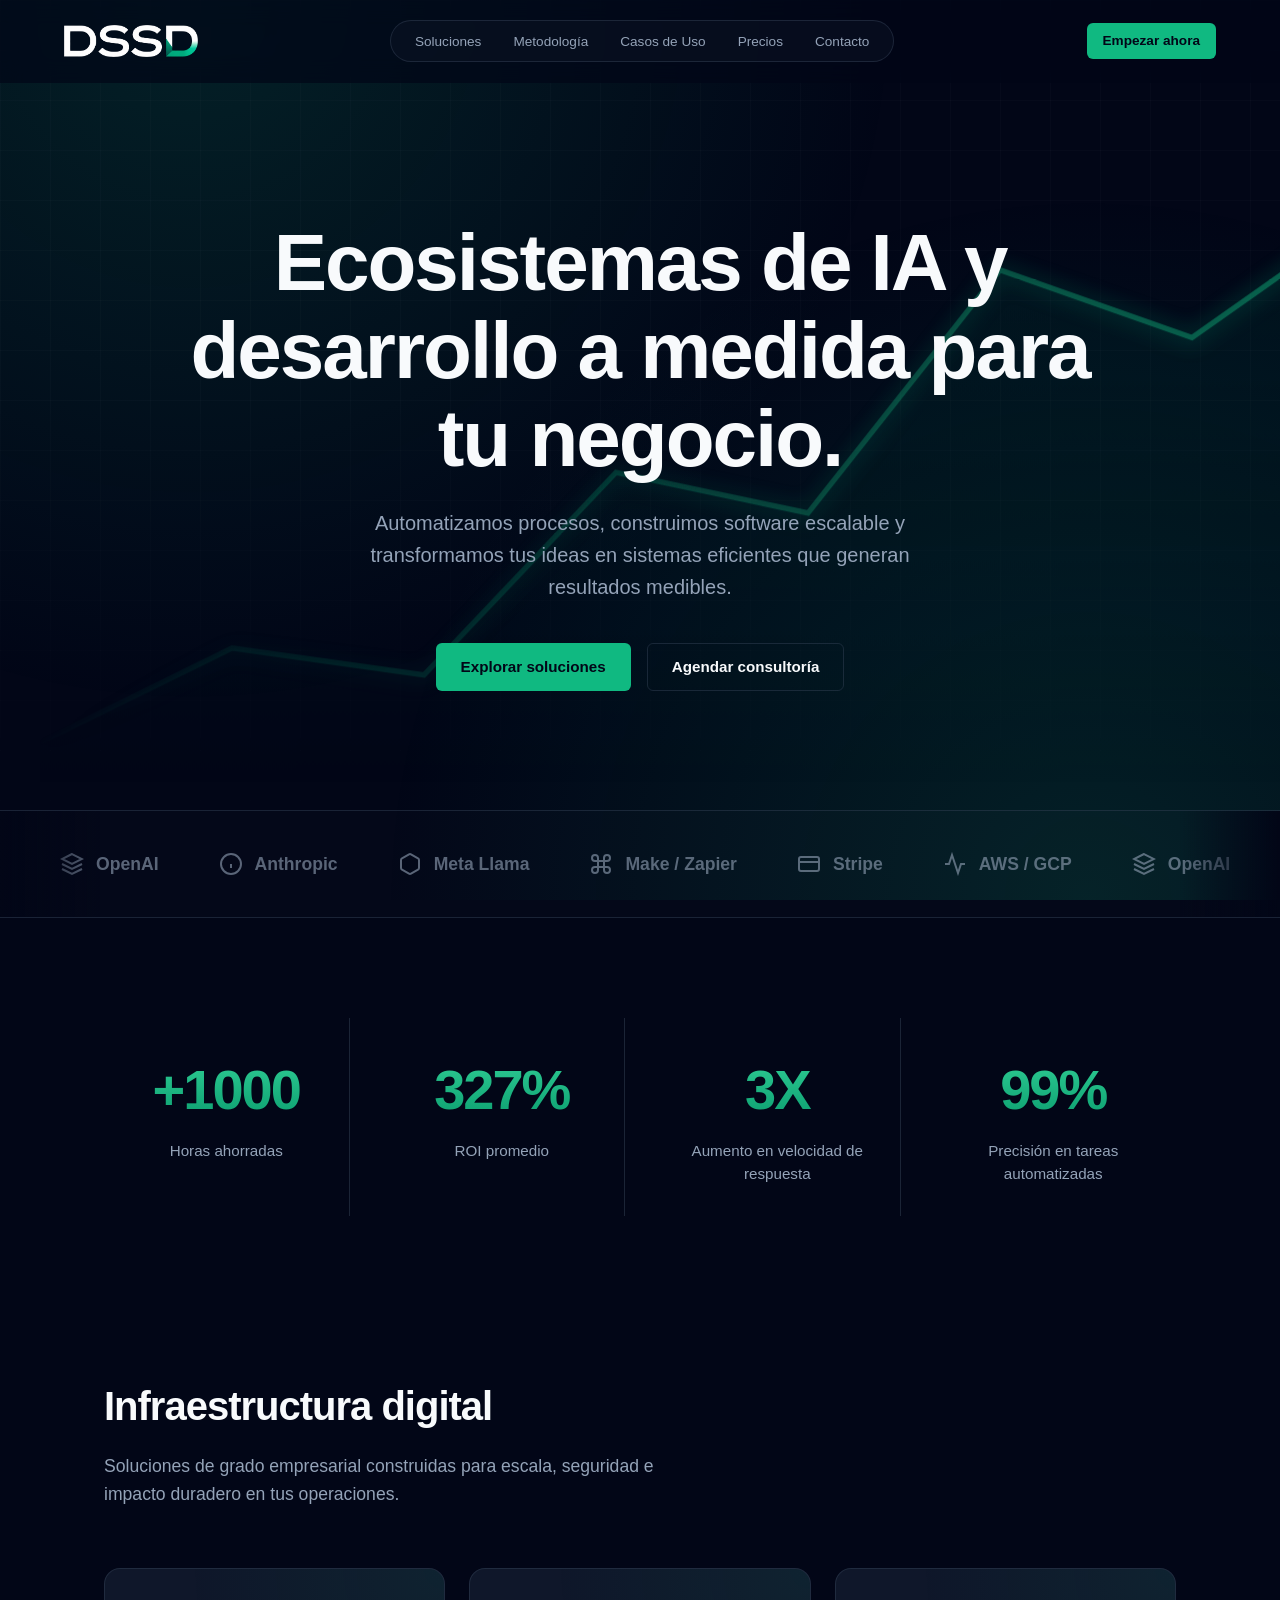
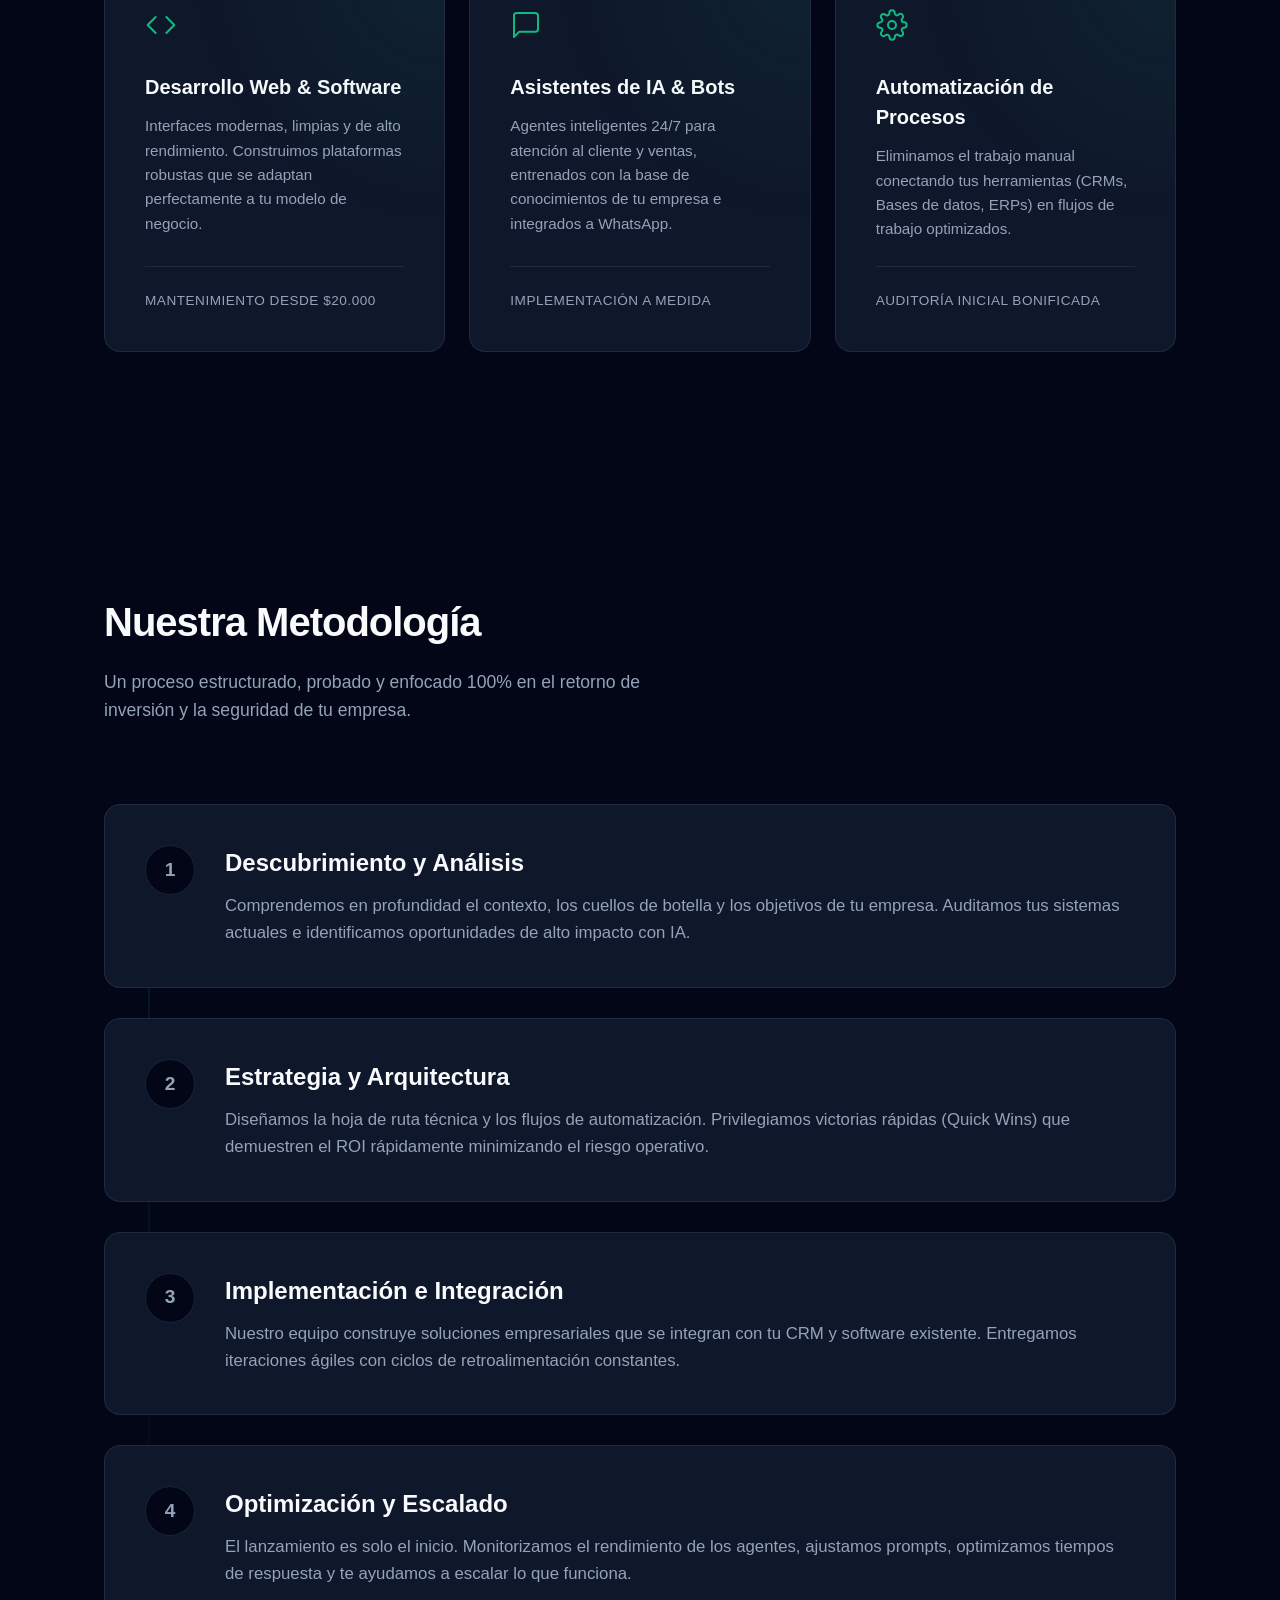
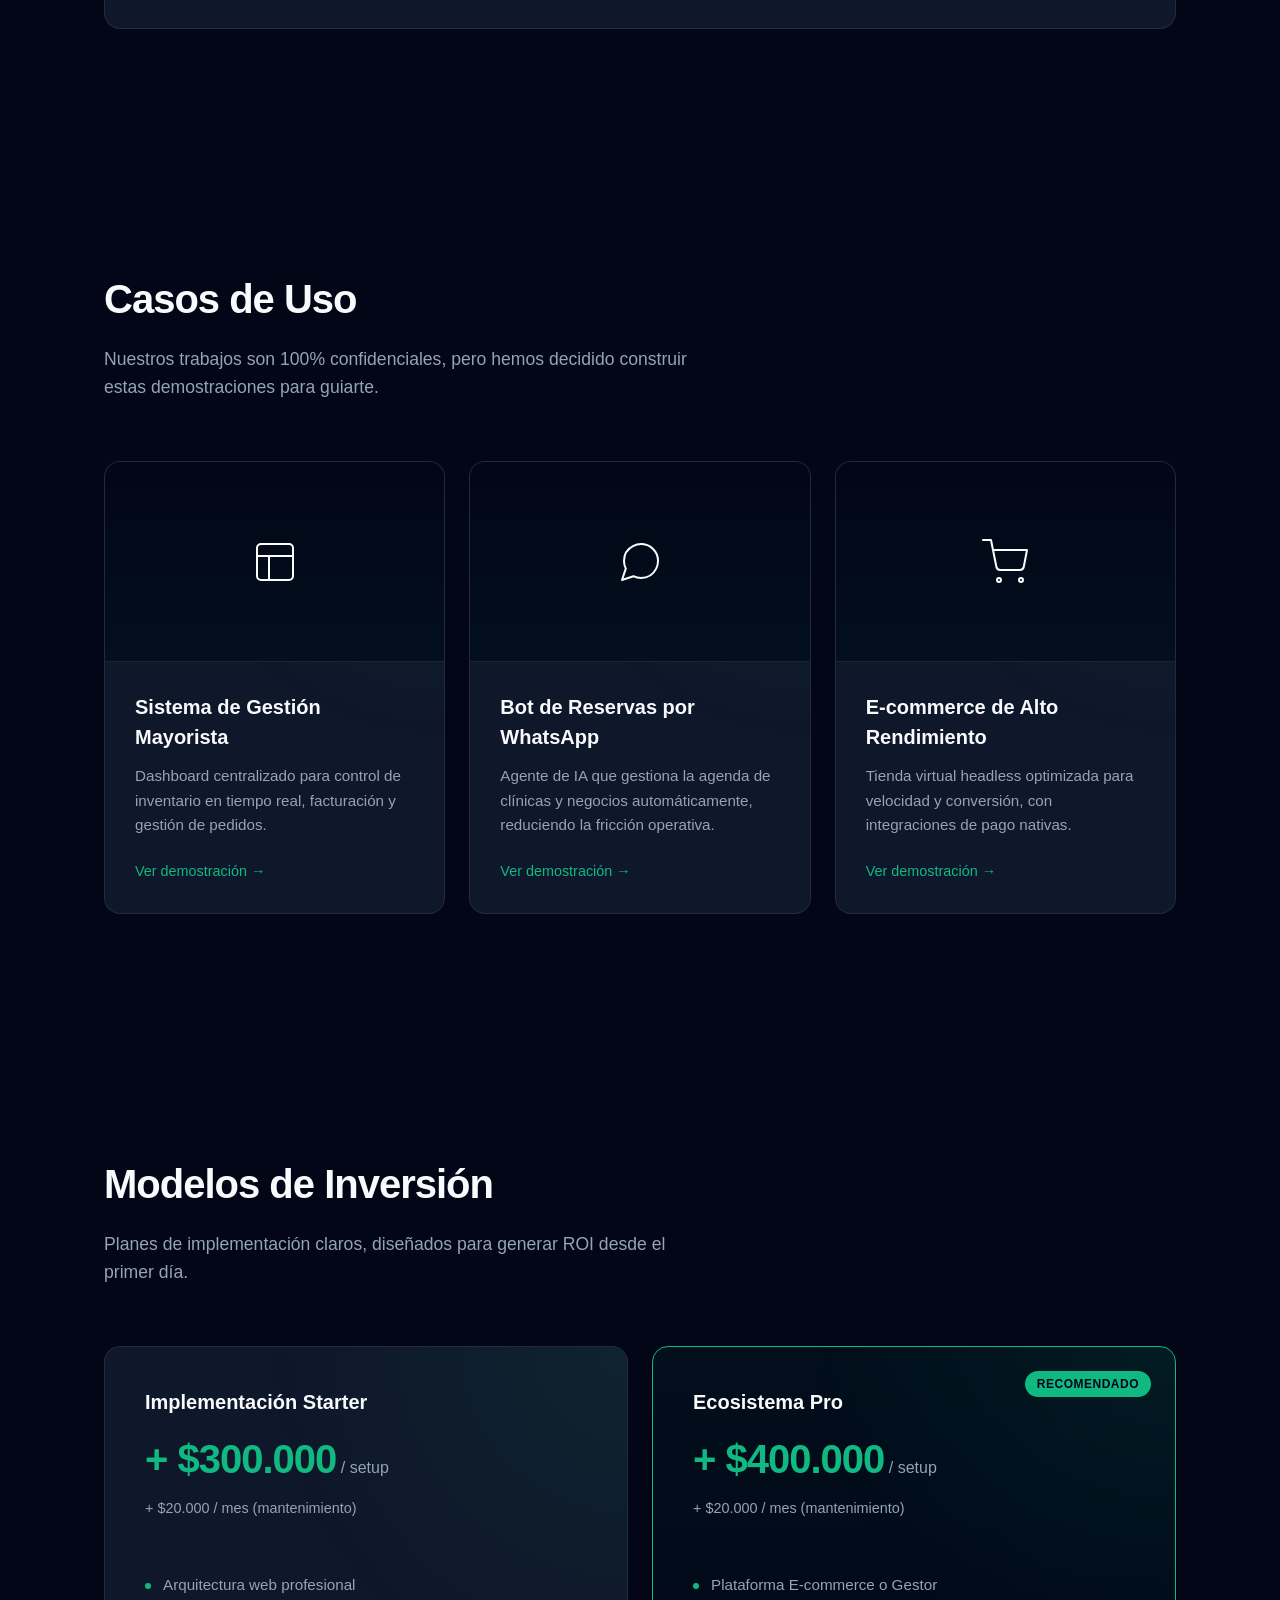
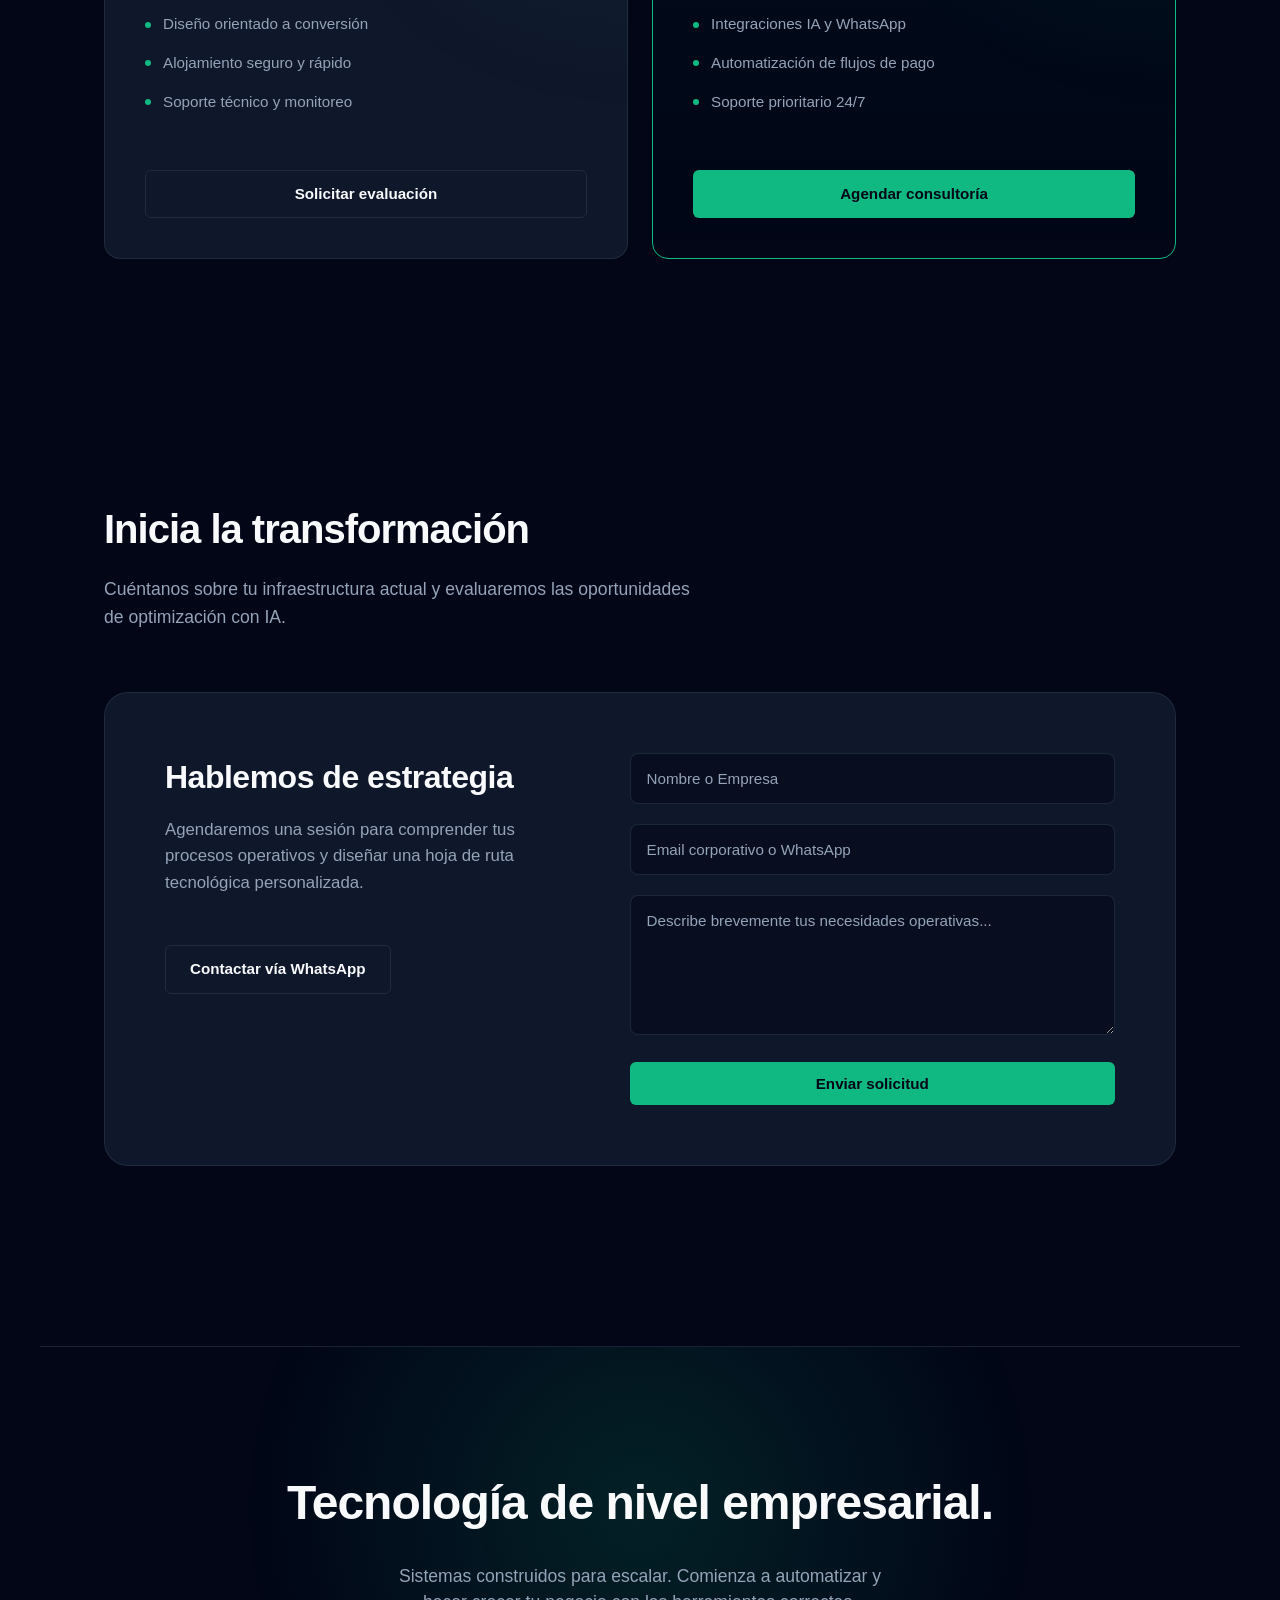
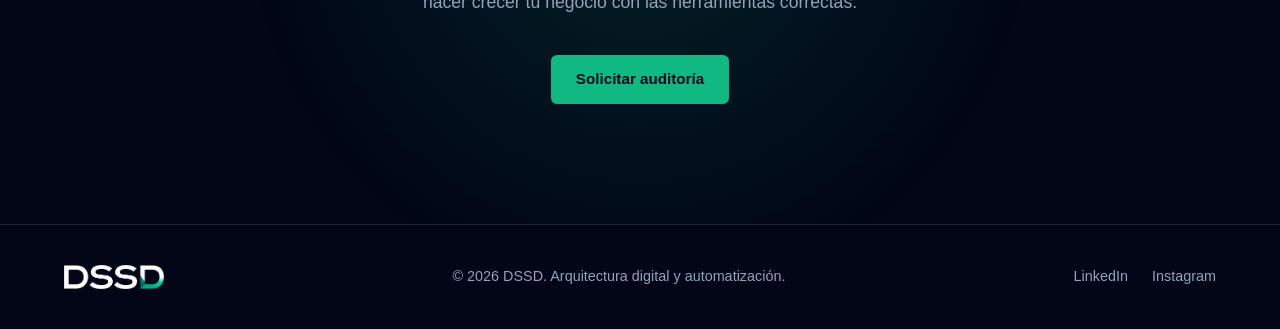
==== commit 09e751f6: "Update index.html" ====
--- a/index.html
+++ b/index.html
@@ -338,7 +338,7 @@
             <div class="grid-2">
                 <div class="glass-card pricing-card reveal delay-100">
                     <h3 class="plan-name">Implementación Starter</h3>
-                    <div class="plan-price">$300.000<span> / setup</span></div>
+                    <div class="plan-price">+ $300.000<span> / setup</span></div>
                     <p style="color: var(--text-muted); margin-bottom: 24px; font-size: 0.9rem;">+ $20.000 / mes
                         (mantenimiento)</p>
                     <ul class="plan-features">
@@ -353,7 +353,7 @@
                 <div class="glass-card pricing-card popular reveal delay-200">
                     <div class="popular-badge">RECOMENDADO</div>
                     <h3 class="plan-name">Ecosistema Pro</h3>
-                    <div class="plan-price">$400.000<span> / setup</span></div>
+                    <div class="plan-price">+ $400.000<span> / setup</span></div>
                     <p style="color: var(--text-muted); margin-bottom: 24px; font-size: 0.9rem;">+ $20.000 / mes
                         (mantenimiento)</p>
                     <ul class="plan-features">
@@ -442,4 +442,4 @@
     </script>
 </body>
 
-</html>+</html>
